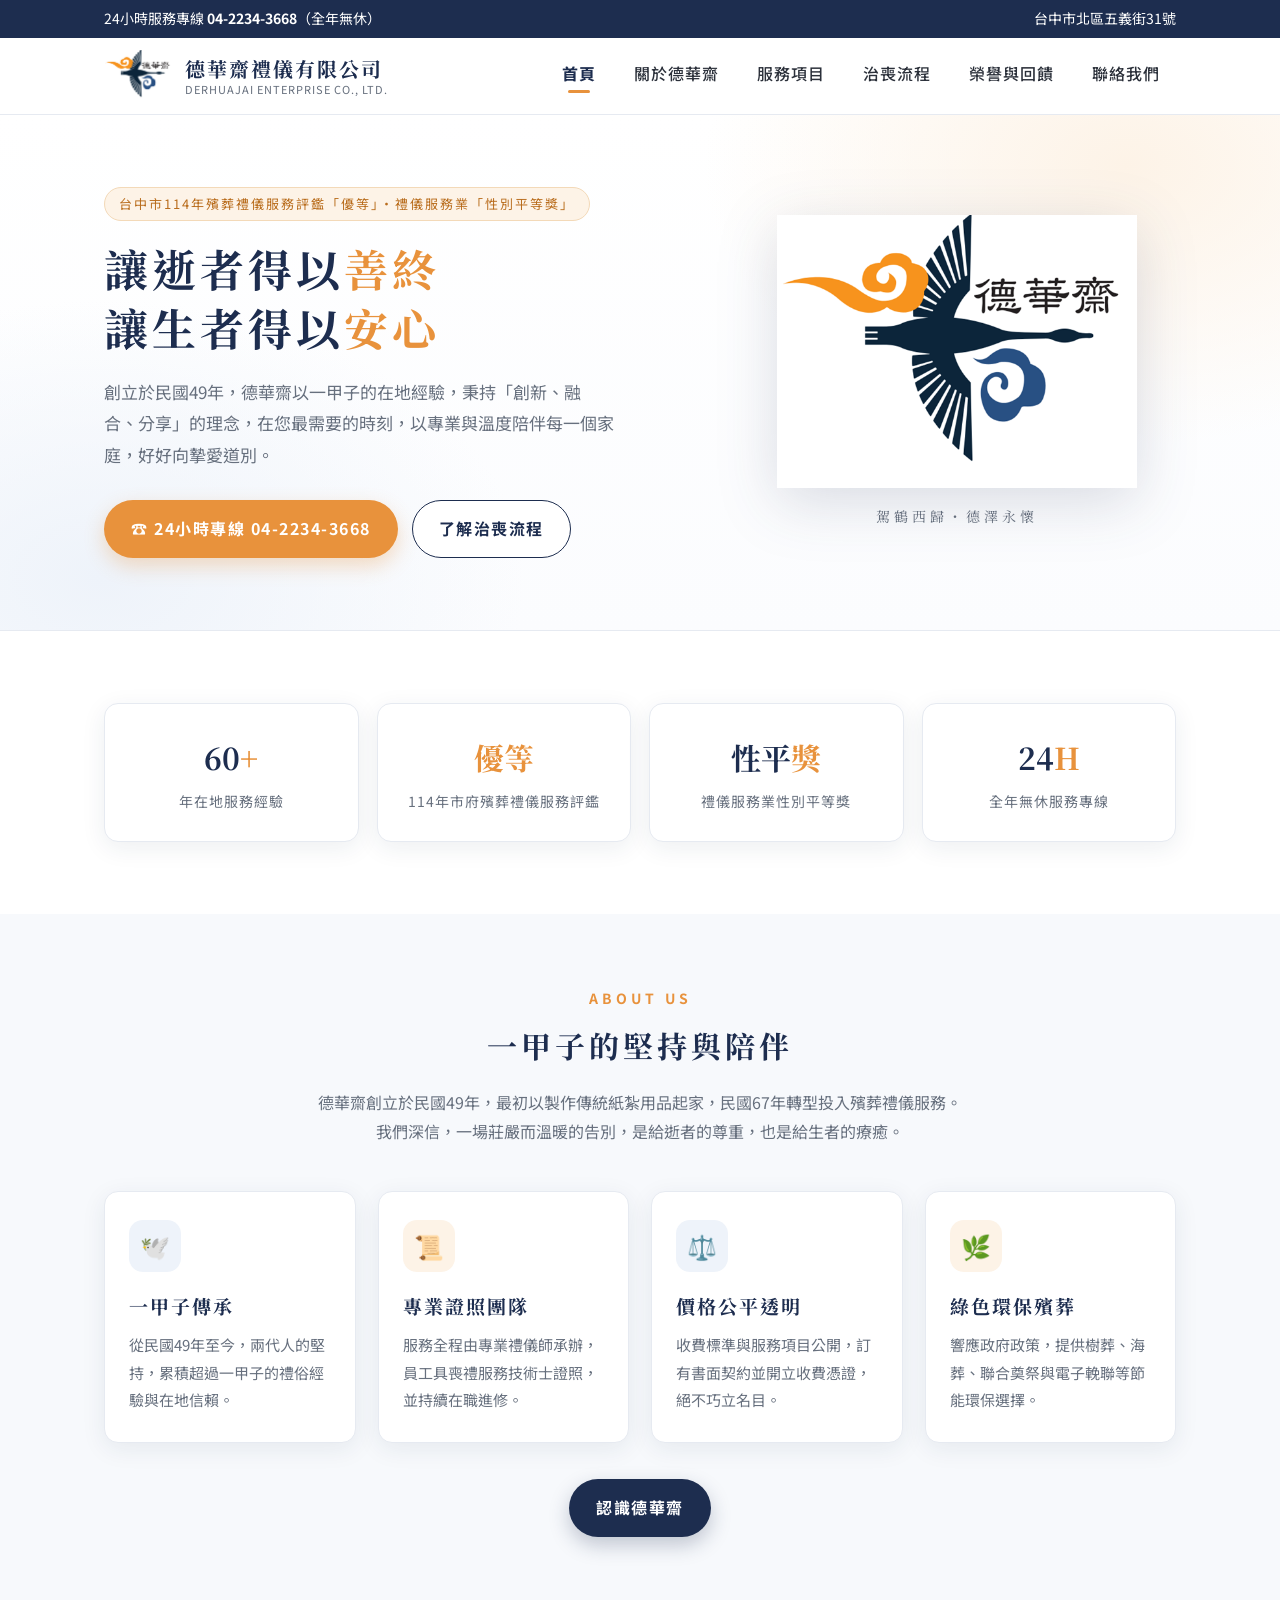
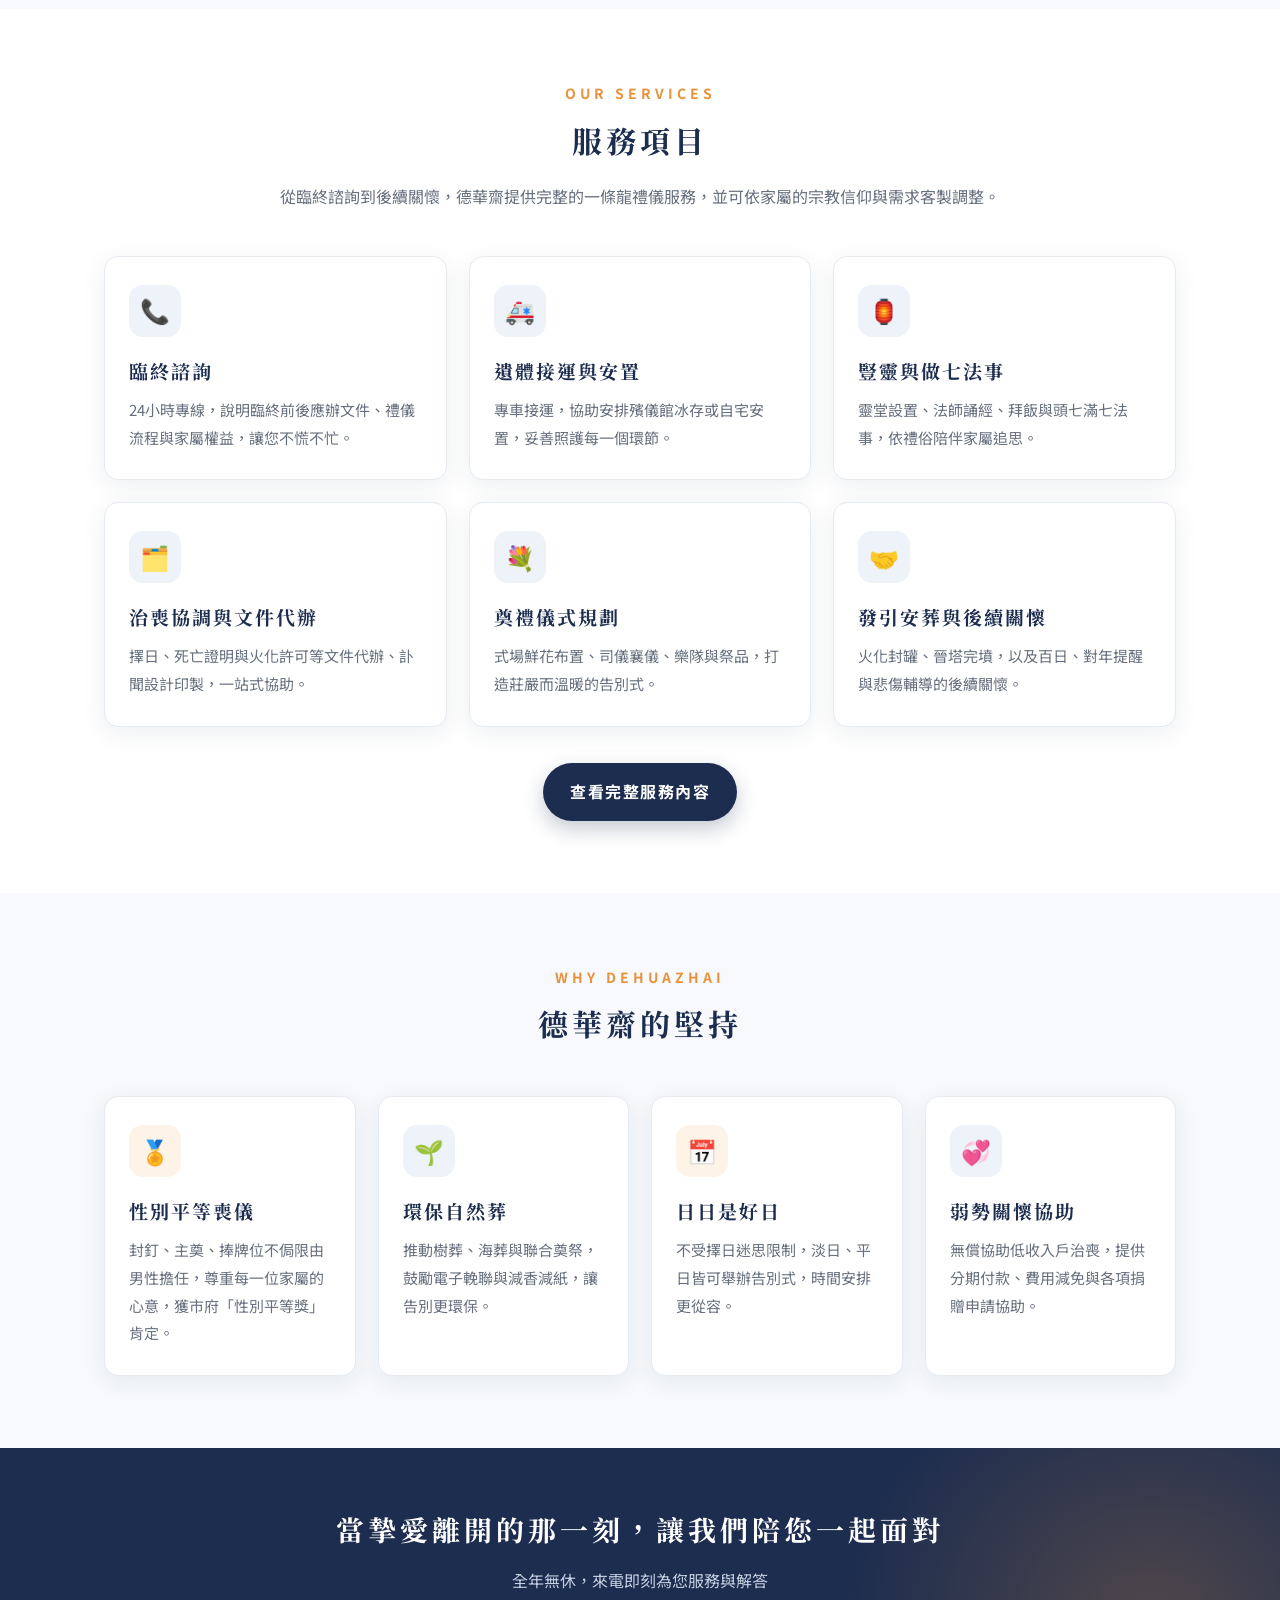
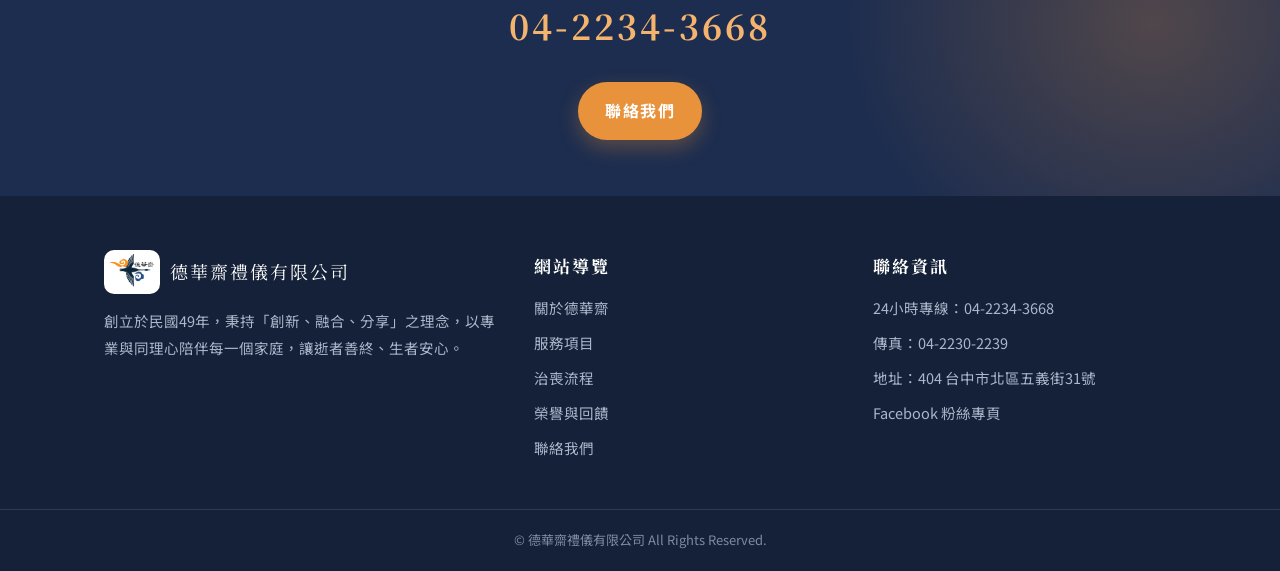
==== index.html @ 5ced700e "德華齋禮儀有限公司形象網站 六頁靜態網站：首頁、關於德華齋、服務項目、治喪流程、榮譽與回饋、聯絡我們  Co-Authored-By: Claude Fable 5 <noreply@anthropi" ====
<!DOCTYPE html>
<html lang="zh-Hant-TW">
<head>
<meta charset="UTF-8">
<meta name="viewport" content="width=device-width, initial-scale=1.0">
<title>德華齋禮儀有限公司｜台中禮儀公司・24小時服務專線 04-2234-3668</title>
<meta name="description" content="德華齋禮儀有限公司創立於民國49年，台中在地禮儀公司。114年殯葬禮儀服務評鑑優等、性別平等獎。24小時服務、價格公平透明、環保自然葬、客製化治喪規劃。">
<link rel="icon" type="image/png" href="assets/logo.png">
<link rel="preconnect" href="https://fonts.googleapis.com">
<link rel="preconnect" href="https://fonts.gstatic.com" crossorigin>
<link href="https://fonts.googleapis.com/css2?family=Noto+Sans+TC:wght@400;500;700&family=Noto+Serif+TC:wght@600;700;900&display=swap" rel="stylesheet">
<link rel="stylesheet" href="assets/style.css">
</head>
<body>

<div class="topbar">
  <div class="container">
    <div>24小時服務專線 <strong><a href="tel:+886422343668">04-2234-3668</a></strong>（全年無休）</div>
    <div>台中市北區五義街31號</div>
  </div>
</div>

<header class="site-header">
  <div class="container">
    <a class="brand" href="index.html">
      <img src="assets/logo.png" alt="德華齋禮儀有限公司標誌">
      <span class="name">德華齋禮儀有限公司<small>DERHUAJAI ENTERPRISE CO., LTD.</small></span>
    </a>
    <button class="nav-toggle" aria-label="開啟選單">☰</button>
    <nav class="main-nav">
      <ul>
        <li><a href="index.html" class="active">首頁</a></li>
        <li><a href="about.html">關於德華齋</a></li>
        <li><a href="services.html">服務項目</a></li>
        <li><a href="process.html">治喪流程</a></li>
        <li><a href="community.html">榮譽與回饋</a></li>
        <li><a href="contact.html">聯絡我們</a></li>
      </ul>
    </nav>
  </div>
</header>

<section class="hero">
  <div class="container">
    <div class="hero-text">
      <span class="eyebrow">台中市114年殯葬禮儀服務評鑑「優等」・禮儀服務業「性別平等獎」</span>
      <h1>讓逝者得以<span class="accent">善終</span><br>讓生者得以<span class="accent">安心</span></h1>
      <p class="sub">創立於民國49年，德華齋以一甲子的在地經驗，秉持「創新、融合、分享」的理念，在您最需要的時刻，以專業與溫度陪伴每一個家庭，好好向摯愛道別。</p>
      <div class="hero-actions">
        <a class="btn btn-orange" href="tel:+886422343668">☎ 24小時專線 04-2234-3668</a>
        <a class="btn btn-outline" href="process.html">了解治喪流程</a>
      </div>
    </div>
    <div class="hero-figure">
      <img src="assets/logo.png" alt="德華齋企業圖騰－駕鶴西歸">
      <div class="motto">駕鶴西歸・德澤永懷</div>
    </div>
  </div>
</section>

<section class="section">
  <div class="container">
    <div class="stats">
      <div class="stat">
        <div class="num">60<span>+</span></div>
        <div class="label">年在地服務經驗</div>
      </div>
      <div class="stat">
        <div class="num"><span>優等</span></div>
        <div class="label">114年市府殯葬禮儀服務評鑑</div>
      </div>
      <div class="stat">
        <div class="num">性平<span>獎</span></div>
        <div class="label">禮儀服務業性別平等獎</div>
      </div>
      <div class="stat">
        <div class="num">24<span>H</span></div>
        <div class="label">全年無休服務專線</div>
      </div>
    </div>
  </div>
</section>

<section class="section soft">
  <div class="container">
    <div class="section-head">
      <div class="kicker">ABOUT US</div>
      <h2>一甲子的堅持與陪伴</h2>
      <p class="lead">德華齋創立於民國49年，最初以製作傳統紙紮用品起家，民國67年轉型投入殯葬禮儀服務。<br>我們深信，一場莊嚴而溫暖的告別，是給逝者的尊重，也是給生者的療癒。</p>
    </div>
    <div class="grid cols-4">
      <div class="card">
        <div class="icon">🕊️</div>
        <h3>一甲子傳承</h3>
        <p>從民國49年至今，兩代人的堅持，累積超過一甲子的禮俗經驗與在地信賴。</p>
      </div>
      <div class="card alt">
        <div class="icon">📜</div>
        <h3>專業證照團隊</h3>
        <p>服務全程由專業禮儀師承辦，員工具喪禮服務技術士證照，並持續在職進修。</p>
      </div>
      <div class="card">
        <div class="icon">⚖️</div>
        <h3>價格公平透明</h3>
        <p>收費標準與服務項目公開，訂有書面契約並開立收費憑證，絕不巧立名目。</p>
      </div>
      <div class="card alt">
        <div class="icon">🌿</div>
        <h3>綠色環保殯葬</h3>
        <p>響應政府政策，提供樹葬、海葬、聯合奠祭與電子輓聯等節能環保選擇。</p>
      </div>
    </div>
    <div style="text-align:center; margin-top:36px;">
      <a class="btn btn-primary" href="about.html">認識德華齋</a>
    </div>
  </div>
</section>

<section class="section">
  <div class="container">
    <div class="section-head">
      <div class="kicker">OUR SERVICES</div>
      <h2>服務項目</h2>
      <p class="lead">從臨終諮詢到後續關懷，德華齋提供完整的一條龍禮儀服務，並可依家屬的宗教信仰與需求客製調整。</p>
    </div>
    <div class="grid cols-3">
      <div class="card">
        <div class="icon">📞</div>
        <h3>臨終諮詢</h3>
        <p>24小時專線，說明臨終前後應辦文件、禮儀流程與家屬權益，讓您不慌不忙。</p>
      </div>
      <div class="card">
        <div class="icon">🚑</div>
        <h3>遺體接運與安置</h3>
        <p>專車接運，協助安排殯儀館冰存或自宅安置，妥善照護每一個環節。</p>
      </div>
      <div class="card">
        <div class="icon">🏮</div>
        <h3>豎靈與做七法事</h3>
        <p>靈堂設置、法師誦經、拜飯與頭七滿七法事，依禮俗陪伴家屬追思。</p>
      </div>
      <div class="card">
        <div class="icon">🗂️</div>
        <h3>治喪協調與文件代辦</h3>
        <p>擇日、死亡證明與火化許可等文件代辦、訃聞設計印製，一站式協助。</p>
      </div>
      <div class="card">
        <div class="icon">💐</div>
        <h3>奠禮儀式規劃</h3>
        <p>式場鮮花布置、司儀襄儀、樂隊與祭品，打造莊嚴而溫暖的告別式。</p>
      </div>
      <div class="card">
        <div class="icon">🤝</div>
        <h3>發引安葬與後續關懷</h3>
        <p>火化封罐、晉塔完墳，以及百日、對年提醒與悲傷輔導的後續關懷。</p>
      </div>
    </div>
    <div style="text-align:center; margin-top:36px;">
      <a class="btn btn-primary" href="services.html">查看完整服務內容</a>
    </div>
  </div>
</section>

<section class="section soft">
  <div class="container">
    <div class="section-head">
      <div class="kicker">WHY DEHUAZHAI</div>
      <h2>德華齋的堅持</h2>
    </div>
    <div class="grid cols-4">
      <div class="card alt">
        <div class="icon">🏅</div>
        <h3>性別平等喪儀</h3>
        <p>封釘、主奠、捧牌位不侷限由男性擔任，尊重每一位家屬的心意，獲市府「性別平等獎」肯定。</p>
      </div>
      <div class="card">
        <div class="icon">🌱</div>
        <h3>環保自然葬</h3>
        <p>推動樹葬、海葬與聯合奠祭，鼓勵電子輓聯與減香減紙，讓告別更環保。</p>
      </div>
      <div class="card alt">
        <div class="icon">📅</div>
        <h3>日日是好日</h3>
        <p>不受擇日迷思限制，淡日、平日皆可舉辦告別式，時間安排更從容。</p>
      </div>
      <div class="card">
        <div class="icon">💞</div>
        <h3>弱勢關懷協助</h3>
        <p>無償協助低收入戶治喪，提供分期付款、費用減免與各項捐贈申請協助。</p>
      </div>
    </div>
  </div>
</section>

<section class="cta-band">
  <div class="container">
    <h2>當摯愛離開的那一刻，讓我們陪您一起面對</h2>
    <p>全年無休，來電即刻為您服務與解答</p>
    <div class="phone">04-2234-3668</div>
    <a class="btn btn-orange" href="contact.html">聯絡我們</a>
  </div>
</section>

<footer class="site-footer">
  <div class="container footer-grid">
    <div>
      <div class="f-brand">
        <img src="assets/logo.png" alt="德華齋標誌">
        <span class="n">德華齋禮儀有限公司</span>
      </div>
      <p>創立於民國49年，秉持「創新、融合、分享」之理念，以專業與同理心陪伴每一個家庭，讓逝者善終、生者安心。</p>
    </div>
    <div>
      <h4>網站導覽</h4>
      <ul>
        <li><a href="about.html">關於德華齋</a></li>
        <li><a href="services.html">服務項目</a></li>
        <li><a href="process.html">治喪流程</a></li>
        <li><a href="community.html">榮譽與回饋</a></li>
        <li><a href="contact.html">聯絡我們</a></li>
      </ul>
    </div>
    <div>
      <h4>聯絡資訊</h4>
      <ul>
        <li>24小時專線：<a href="tel:+886422343668">04-2234-3668</a></li>
        <li>傳真：04-2230-2239</li>
        <li>地址：404 台中市北區五義街31號</li>
        <li><a href="https://www.facebook.com/profile.php?id=100064996564223" target="_blank" rel="noopener">Facebook 粉絲專頁</a></li>
      </ul>
    </div>
  </div>
  <div class="footer-bottom">© 德華齋禮儀有限公司 All Rights Reserved.</div>
</footer>

<script src="assets/main.js"></script>
</body>
</html>
---- assets/style.css ----
/* ==========================================================
   德華齋禮儀有限公司 — 網站樣式
   白底為主，取 logo 深藍 / 祥雲橘 / 祥雲藍 為輔色
   ========================================================== */

:root {
  --navy: #1d2d4f;
  --navy-deep: #142138;
  --blue: #3e66a8;
  --blue-soft: #eef3fa;
  --orange: #e8923c;
  --orange-soft: #fdf3e7;
  --ink: #2b303a;
  --muted: #67707e;
  --line: #e6eaf1;
  --bg: #ffffff;
  --bg-soft: #f7f9fc;
  --radius: 14px;
  --shadow: 0 6px 24px rgba(29, 45, 79, 0.08);
  --font-serif: "Noto Serif TC", "PMingLiU", serif;
  --font-sans: "Noto Sans TC", "Microsoft JhengHei", sans-serif;
}

* { margin: 0; padding: 0; box-sizing: border-box; }

html { scroll-behavior: smooth; }

body {
  font-family: var(--font-sans);
  color: var(--ink);
  background: var(--bg);
  line-height: 1.85;
  font-size: 16px;
}

img { max-width: 100%; display: block; }

a { color: var(--blue); text-decoration: none; }
a:hover { opacity: 0.85; }

.container {
  max-width: 1120px;
  margin: 0 auto;
  padding: 0 24px;
}

/* ---------- 頂部資訊列 ---------- */
.topbar {
  background: var(--navy);
  color: #fff;
  font-size: 14px;
}
.topbar .container {
  display: flex;
  justify-content: space-between;
  align-items: center;
  min-height: 38px;
  gap: 12px;
  flex-wrap: wrap;
}
.topbar a { color: #fff; }
.topbar .hotline strong { color: #f5b46e; letter-spacing: 0.5px; }

/* ---------- 導覽列 ---------- */
.site-header {
  position: sticky;
  top: 0;
  z-index: 100;
  background: rgba(255, 255, 255, 0.96);
  backdrop-filter: blur(8px);
  border-bottom: 1px solid var(--line);
}
.site-header .container {
  display: flex;
  align-items: center;
  justify-content: space-between;
  min-height: 76px;
  gap: 16px;
}
.brand {
  display: flex;
  align-items: center;
  gap: 12px;
  color: var(--navy);
}
.brand img { height: 52px; width: auto; }
.brand .name {
  font-family: var(--font-serif);
  font-weight: 700;
  font-size: 20px;
  letter-spacing: 2px;
  line-height: 1.3;
}
.brand .name small {
  display: block;
  font-family: var(--font-sans);
  font-size: 11px;
  font-weight: 400;
  color: var(--muted);
  letter-spacing: 1px;
}
.main-nav ul {
  display: flex;
  list-style: none;
  gap: 6px;
}
.main-nav a {
  display: block;
  padding: 10px 16px;
  color: var(--ink);
  font-weight: 500;
  border-radius: 8px;
  letter-spacing: 1px;
}
.main-nav a:hover { background: var(--blue-soft); color: var(--navy); opacity: 1; }
.main-nav a.active { color: var(--navy); font-weight: 700; }
.main-nav a.active::after {
  content: "";
  display: block;
  margin: 2px auto 0;
  width: 22px;
  height: 3px;
  border-radius: 2px;
  background: var(--orange);
}
.nav-toggle {
  display: none;
  background: none;
  border: 1px solid var(--line);
  border-radius: 8px;
  padding: 8px 12px;
  font-size: 20px;
  color: var(--navy);
  cursor: pointer;
}

/* ---------- 頁首橫幅（內頁） ---------- */
.page-hero {
  background:
    radial-gradient(ellipse 60% 120% at 85% 0%, var(--orange-soft) 0%, transparent 55%),
    radial-gradient(ellipse 50% 100% at 10% 100%, var(--blue-soft) 0%, transparent 60%),
    var(--bg-soft);
  border-bottom: 1px solid var(--line);
  padding: 64px 0 56px;
  text-align: center;
}
.page-hero h1 {
  font-family: var(--font-serif);
  font-size: 34px;
  color: var(--navy);
  letter-spacing: 6px;
}
.page-hero p {
  margin-top: 10px;
  color: var(--muted);
  letter-spacing: 1px;
}

/* ---------- 首頁主視覺 ---------- */
.hero {
  position: relative;
  overflow: hidden;
  background:
    radial-gradient(ellipse 55% 90% at 88% 10%, var(--orange-soft) 0%, transparent 60%),
    radial-gradient(ellipse 55% 90% at 8% 90%, var(--blue-soft) 0%, transparent 60%),
    linear-gradient(180deg, #ffffff 0%, #fbfcfe 100%);
  border-bottom: 1px solid var(--line);
}
.hero .container {
  display: grid;
  grid-template-columns: 1.15fr 0.85fr;
  align-items: center;
  gap: 40px;
  padding-top: 72px;
  padding-bottom: 72px;
}
.hero-text .eyebrow {
  display: inline-block;
  background: var(--orange-soft);
  color: #b96d1d;
  border: 1px solid #f3d9b8;
  padding: 4px 14px;
  border-radius: 999px;
  font-size: 13px;
  letter-spacing: 2px;
  margin-bottom: 18px;
}
.hero-text h1 {
  font-family: var(--font-serif);
  font-size: 44px;
  line-height: 1.35;
  color: var(--navy);
  letter-spacing: 4px;
}
.hero-text h1 .accent { color: var(--orange); }
.hero-text .sub {
  margin-top: 18px;
  font-size: 17px;
  color: var(--muted);
  max-width: 30em;
}
.hero-actions { margin-top: 30px; display: flex; gap: 14px; flex-wrap: wrap; }
.hero-figure { text-align: center; }
.hero-figure img {
  max-width: 360px;
  margin: 0 auto;
  filter: drop-shadow(0 14px 30px rgba(29, 45, 79, 0.16));
}
.hero-figure .motto {
  margin-top: 16px;
  font-family: var(--font-serif);
  color: var(--muted);
  letter-spacing: 4px;
  font-size: 14px;
}

/* ---------- 按鈕 ---------- */
.btn {
  display: inline-flex;
  align-items: center;
  gap: 8px;
  padding: 13px 26px;
  border-radius: 999px;
  font-weight: 700;
  letter-spacing: 1.5px;
  border: 1.5px solid transparent;
  transition: transform 0.15s ease, box-shadow 0.15s ease;
}
.btn:hover { transform: translateY(-2px); opacity: 1; }
.btn-primary {
  background: var(--navy);
  color: #fff;
  box-shadow: 0 8px 20px rgba(29, 45, 79, 0.25);
}
.btn-primary:hover { background: var(--navy-deep); color: #fff; }
.btn-outline {
  border-color: var(--navy);
  color: var(--navy);
  background: #fff;
}
.btn-orange {
  background: var(--orange);
  color: #fff;
  box-shadow: 0 8px 20px rgba(232, 146, 60, 0.3);
}
.btn-orange:hover { color: #fff; }

/* ---------- 區塊通用 ---------- */
.section { padding: 72px 0; }
.section.soft { background: var(--bg-soft); }
.section-head { text-align: center; margin-bottom: 44px; }
.section-head .kicker {
  color: var(--orange);
  font-size: 14px;
  letter-spacing: 4px;
  font-weight: 700;
}
.section-head h2 {
  font-family: var(--font-serif);
  font-size: 30px;
  color: var(--navy);
  letter-spacing: 4px;
  margin-top: 6px;
}
.section-head p.lead {
  max-width: 46em;
  margin: 14px auto 0;
  color: var(--muted);
}

/* ---------- 卡片 ---------- */
.grid { display: grid; gap: 22px; }
.grid.cols-3 { grid-template-columns: repeat(3, 1fr); }
.grid.cols-4 { grid-template-columns: repeat(4, 1fr); }
.grid.cols-2 { grid-template-columns: repeat(2, 1fr); }

.card {
  background: #fff;
  border: 1px solid var(--line);
  border-radius: var(--radius);
  padding: 28px 24px;
  box-shadow: var(--shadow);
}
.card .icon {
  width: 52px;
  height: 52px;
  border-radius: 14px;
  display: flex;
  align-items: center;
  justify-content: center;
  font-size: 24px;
  background: var(--blue-soft);
  margin-bottom: 16px;
}
.card.alt .icon { background: var(--orange-soft); }
.card h3 {
  font-family: var(--font-serif);
  font-size: 19px;
  color: var(--navy);
  letter-spacing: 2px;
  margin-bottom: 8px;
}
.card p { color: var(--muted); font-size: 15px; }
.card ul { margin: 10px 0 0 2px; list-style: none; }
.card ul li {
  position: relative;
  padding-left: 18px;
  color: var(--muted);
  font-size: 15px;
  margin-bottom: 4px;
}
.card ul li::before {
  content: "";
  position: absolute;
  left: 0;
  top: 0.75em;
  width: 7px;
  height: 7px;
  border-radius: 50%;
  background: var(--orange);
}

/* ---------- 數字帶 ---------- */
.stats {
  display: grid;
  grid-template-columns: repeat(4, 1fr);
  gap: 18px;
  text-align: center;
}
.stats .stat {
  padding: 26px 10px;
  border-radius: var(--radius);
  background: #fff;
  border: 1px solid var(--line);
  box-shadow: var(--shadow);
}
.stats .num {
  font-family: var(--font-serif);
  font-size: 30px;
  font-weight: 700;
  color: var(--navy);
}
.stats .num span { color: var(--orange); }
.stats .label { color: var(--muted); font-size: 14px; letter-spacing: 1px; margin-top: 4px; }

/* ---------- 時間軸（沿革） ---------- */
.timeline { position: relative; margin: 0 auto; max-width: 760px; }
.timeline::before {
  content: "";
  position: absolute;
  left: 19px;
  top: 6px;
  bottom: 6px;
  width: 2px;
  background: linear-gradient(var(--blue), var(--orange));
  border-radius: 2px;
}
.timeline .t-item {
  position: relative;
  padding: 0 0 34px 62px;
}
.timeline .t-item:last-child { padding-bottom: 0; }
.timeline .t-dot {
  position: absolute;
  left: 8px;
  top: 4px;
  width: 24px;
  height: 24px;
  border-radius: 50%;
  background: #fff;
  border: 5px solid var(--blue);
}
.timeline .t-item:nth-child(2) .t-dot { border-color: #5c82b8; }
.timeline .t-item:nth-child(3) .t-dot { border-color: var(--orange); }
.timeline .t-item:nth-child(4) .t-dot { border-color: #d97f22; }
.timeline .t-year {
  font-family: var(--font-serif);
  font-weight: 700;
  color: var(--navy);
  font-size: 19px;
  letter-spacing: 1px;
}
.timeline .t-body { color: var(--muted); margin-top: 4px; }

/* ---------- 表格 ---------- */
.table-wrap { overflow-x: auto; }
table.nice {
  width: 100%;
  border-collapse: collapse;
  background: #fff;
  border-radius: var(--radius);
  overflow: hidden;
  box-shadow: var(--shadow);
}
table.nice th, table.nice td {
  padding: 14px 18px;
  text-align: left;
  border-bottom: 1px solid var(--line);
  font-size: 15px;
}
table.nice th {
  background: var(--navy);
  color: #fff;
  letter-spacing: 2px;
  font-weight: 500;
}
table.nice tr:last-child td { border-bottom: none; }
table.nice td:first-child { font-weight: 700; color: var(--navy); white-space: nowrap; }

/* ---------- 服務流程（詳細清單頁） ---------- */
.service-stage {
  display: grid;
  grid-template-columns: 190px 1fr;
  gap: 26px;
  padding: 30px 0;
  border-bottom: 1px dashed var(--line);
}
.service-stage:last-child { border-bottom: none; }
.service-stage .stage-label { text-align: left; }
.service-stage .stage-no {
  font-family: var(--font-serif);
  font-size: 14px;
  color: var(--orange);
  letter-spacing: 3px;
  font-weight: 700;
}
.service-stage h3 {
  font-family: var(--font-serif);
  color: var(--navy);
  font-size: 22px;
  letter-spacing: 3px;
  margin-top: 2px;
}
.service-stage .stage-body p { color: var(--muted); margin-bottom: 8px; }
.service-stage .tags { display: flex; flex-wrap: wrap; gap: 8px; margin-top: 6px; }
.tag {
  background: var(--blue-soft);
  color: var(--navy);
  border: 1px solid #dbe6f5;
  border-radius: 999px;
  padding: 4px 14px;
  font-size: 13.5px;
  letter-spacing: 0.5px;
}
.tag.warm { background: var(--orange-soft); border-color: #f3d9b8; color: #a2601a; }

/* ---------- 流程圖 ---------- */
.flow-note {
  max-width: 46em;
  margin: 0 auto 36px;
  color: var(--muted);
  text-align: center;
}

/* 直式主流程 */
.flow-steps {
  max-width: 640px;
  margin: 0 auto;
  display: flex;
  flex-direction: column;
  align-items: stretch;
}
.flow-step {
  display: grid;
  grid-template-columns: 56px 1fr;
  gap: 18px;
  align-items: center;
  background: #fff;
  border: 1px solid var(--line);
  border-radius: var(--radius);
  box-shadow: var(--shadow);
  padding: 18px 22px;
}
.flow-step .no {
  width: 44px;
  height: 44px;
  border-radius: 50%;
  background: var(--navy);
  color: #fff;
  font-family: var(--font-serif);
  font-weight: 700;
  font-size: 18px;
  display: flex;
  align-items: center;
  justify-content: center;
}
.flow-step.warm .no { background: var(--orange); }
.flow-step h4 {
  font-family: var(--font-serif);
  font-size: 18px;
  color: var(--navy);
  letter-spacing: 2px;
}
.flow-step p { color: var(--muted); font-size: 14.5px; margin-top: 2px; }
.flow-arrow {
  align-self: center;
  color: var(--blue);
  font-size: 22px;
  line-height: 1;
  padding: 8px 0;
}

/* 分支流程圖 */
.branch-flow { max-width: 900px; margin: 0 auto; }
.flow-box {
  background: #fff;
  border: 1.5px solid var(--navy);
  border-radius: 12px;
  padding: 12px 18px;
  text-align: center;
  font-weight: 700;
  color: var(--navy);
  letter-spacing: 1px;
  box-shadow: var(--shadow);
}
.flow-box.start {
  background: var(--navy);
  color: #fff;
  font-family: var(--font-serif);
  font-size: 18px;
  letter-spacing: 3px;
}
.flow-box.end {
  background: var(--orange);
  border-color: var(--orange);
  color: #fff;
  font-family: var(--font-serif);
  font-size: 17px;
  letter-spacing: 2px;
}
.flow-box small {
  display: block;
  font-weight: 400;
  color: var(--muted);
  font-size: 13px;
  letter-spacing: 0;
}
.flow-box.start small, .flow-box.end small { color: rgba(255,255,255,0.85); }
.branch-cols {
  display: grid;
  grid-template-columns: 1fr 1fr;
  gap: 26px;
  margin: 0 auto;
}
.branch-col {
  border: 1.5px dashed #c9d5e8;
  border-radius: var(--radius);
  padding: 20px 18px;
  background: var(--bg-soft);
  display: flex;
  flex-direction: column;
}
.branch-col.warm { border-color: #edd3b0; }
.branch-col .branch-title {
  text-align: center;
  font-family: var(--font-serif);
  font-weight: 700;
  letter-spacing: 2px;
  color: var(--blue);
  margin-bottom: 14px;
}
.branch-col.warm .branch-title { color: #c0761f; }
.branch-col .flow-box { border-width: 1px; border-color: #b8c8e0; font-weight: 500; }
.branch-col.warm .flow-box { border-color: #e3c79d; }
.v-arrow {
  text-align: center;
  color: var(--blue);
  font-size: 20px;
  line-height: 1.2;
  padding: 6px 0;
}
.badge-note {
  display: inline-block;
  background: #fff;
  border: 1px solid var(--line);
  color: var(--muted);
  font-size: 12.5px;
  border-radius: 999px;
  padding: 2px 12px;
  margin: 4px auto;
}

/* ---------- 感謝狀相簿 ---------- */
.cert-grid { display: grid; grid-template-columns: repeat(2, 1fr); gap: 26px; }
.cert-card {
  background: #fff;
  border: 1px solid var(--line);
  border-radius: var(--radius);
  overflow: hidden;
  box-shadow: var(--shadow);
}
.cert-card figure img {
  width: 100%;
  height: 320px;
  object-fit: cover;
  background: var(--bg-soft);
}
.cert-card figcaption { padding: 18px 22px; }
.cert-card .cert-title {
  font-family: var(--font-serif);
  font-weight: 700;
  color: var(--navy);
  font-size: 17px;
  letter-spacing: 1px;
}
.cert-card .cert-meta { color: var(--muted); font-size: 14px; margin-top: 4px; }

/* ---------- 聯絡頁 ---------- */
.contact-grid {
  display: grid;
  grid-template-columns: 0.9fr 1.1fr;
  gap: 30px;
  align-items: stretch;
}
.contact-card {
  background: #fff;
  border: 1px solid var(--line);
  border-radius: var(--radius);
  padding: 34px 30px;
  box-shadow: var(--shadow);
}
.contact-card h3 {
  font-family: var(--font-serif);
  color: var(--navy);
  font-size: 21px;
  letter-spacing: 2px;
  margin-bottom: 18px;
}
.contact-list { list-style: none; }
.contact-list li {
  display: flex;
  gap: 14px;
  padding: 13px 0;
  border-bottom: 1px dashed var(--line);
  align-items: flex-start;
}
.contact-list li:last-child { border-bottom: none; }
.contact-list .ico {
  flex: 0 0 40px;
  height: 40px;
  border-radius: 10px;
  background: var(--blue-soft);
  display: flex;
  align-items: center;
  justify-content: center;
  font-size: 18px;
}
.contact-list .label { font-size: 13px; color: var(--muted); letter-spacing: 1px; }
.contact-list .value { font-weight: 700; color: var(--ink); font-size: 16.5px; }
.contact-list .value a { color: var(--navy); }
.map-frame {
  border: 1px solid var(--line);
  border-radius: var(--radius);
  overflow: hidden;
  box-shadow: var(--shadow);
  min-height: 420px;
}
.map-frame iframe { width: 100%; height: 100%; min-height: 420px; border: 0; }

/* ---------- CTA 帶 ---------- */
.cta-band {
  background:
    radial-gradient(ellipse 40% 130% at 90% 50%, rgba(232,146,60,0.25) 0%, transparent 60%),
    var(--navy);
  color: #fff;
  padding: 56px 0;
  text-align: center;
}
.cta-band h2 {
  font-family: var(--font-serif);
  font-size: 28px;
  letter-spacing: 4px;
}
.cta-band p { color: #c6d0e2; margin-top: 10px; }
.cta-band .btn { margin-top: 24px; }
.cta-band .phone {
  font-family: var(--font-serif);
  font-size: 34px;
  letter-spacing: 3px;
  color: #f5b46e;
  font-weight: 700;
}

/* ---------- 頁尾 ---------- */
.site-footer {
  background: var(--navy-deep);
  color: #aab6ca;
  padding: 54px 0 0;
  font-size: 14.5px;
}
.footer-grid {
  display: grid;
  grid-template-columns: 1.3fr 1fr 1fr;
  gap: 36px;
  padding-bottom: 40px;
}
.site-footer h4 {
  color: #fff;
  font-family: var(--font-serif);
  letter-spacing: 2px;
  font-size: 17px;
  margin-bottom: 14px;
}
.site-footer .f-brand {
  display: flex;
  align-items: center;
  gap: 10px;
  margin-bottom: 14px;
}
.site-footer .f-brand img {
  height: 44px;
  background: #fff;
  border-radius: 10px;
  padding: 4px;
}
.site-footer .f-brand .n {
  color: #fff;
  font-family: var(--font-serif);
  font-size: 18px;
  letter-spacing: 2px;
}
.site-footer ul { list-style: none; }
.site-footer ul li { margin-bottom: 8px; }
.site-footer a { color: #aab6ca; }
.site-footer a:hover { color: #fff; }
.footer-bottom {
  border-top: 1px solid rgba(255,255,255,0.12);
  padding: 18px 0;
  text-align: center;
  font-size: 13px;
  color: #7d8aa1;
}

/* ---------- 響應式 ---------- */
@media (max-width: 960px) {
  .hero .container { grid-template-columns: 1fr; text-align: center; padding-top: 52px; padding-bottom: 52px; }
  .hero-text h1 { font-size: 34px; }
  .hero-actions { justify-content: center; }
  .hero-figure img { max-width: 260px; }
  .grid.cols-3, .grid.cols-4 { grid-template-columns: repeat(2, 1fr); }
  .stats { grid-template-columns: repeat(2, 1fr); }
  .footer-grid { grid-template-columns: 1fr 1fr; }
  .contact-grid { grid-template-columns: 1fr; }
  .service-stage { grid-template-columns: 1fr; gap: 8px; padding: 24px 0; }
}

@media (max-width: 680px) {
  .main-nav {
    display: none;
    position: absolute;
    top: 100%;
    left: 0;
    right: 0;
    background: #fff;
    border-bottom: 1px solid var(--line);
    box-shadow: var(--shadow);
  }
  .main-nav.open { display: block; }
  .main-nav ul { flex-direction: column; padding: 10px 16px 16px; }
  .main-nav a { padding: 12px 10px; }
  .main-nav a.active::after { margin: 2px 0 0; }
  .nav-toggle { display: block; }
  .grid.cols-2, .grid.cols-3, .grid.cols-4 { grid-template-columns: 1fr; }
  .cert-grid { grid-template-columns: 1fr; }
  .branch-cols { grid-template-columns: 1fr; }
  .page-hero h1 { font-size: 27px; letter-spacing: 4px; }
  .section { padding: 52px 0; }
  .stats { grid-template-columns: 1fr 1fr; }
  .topbar .container { justify-content: center; }
  .brand .name { font-size: 17px; }
  .brand img { height: 42px; }
}
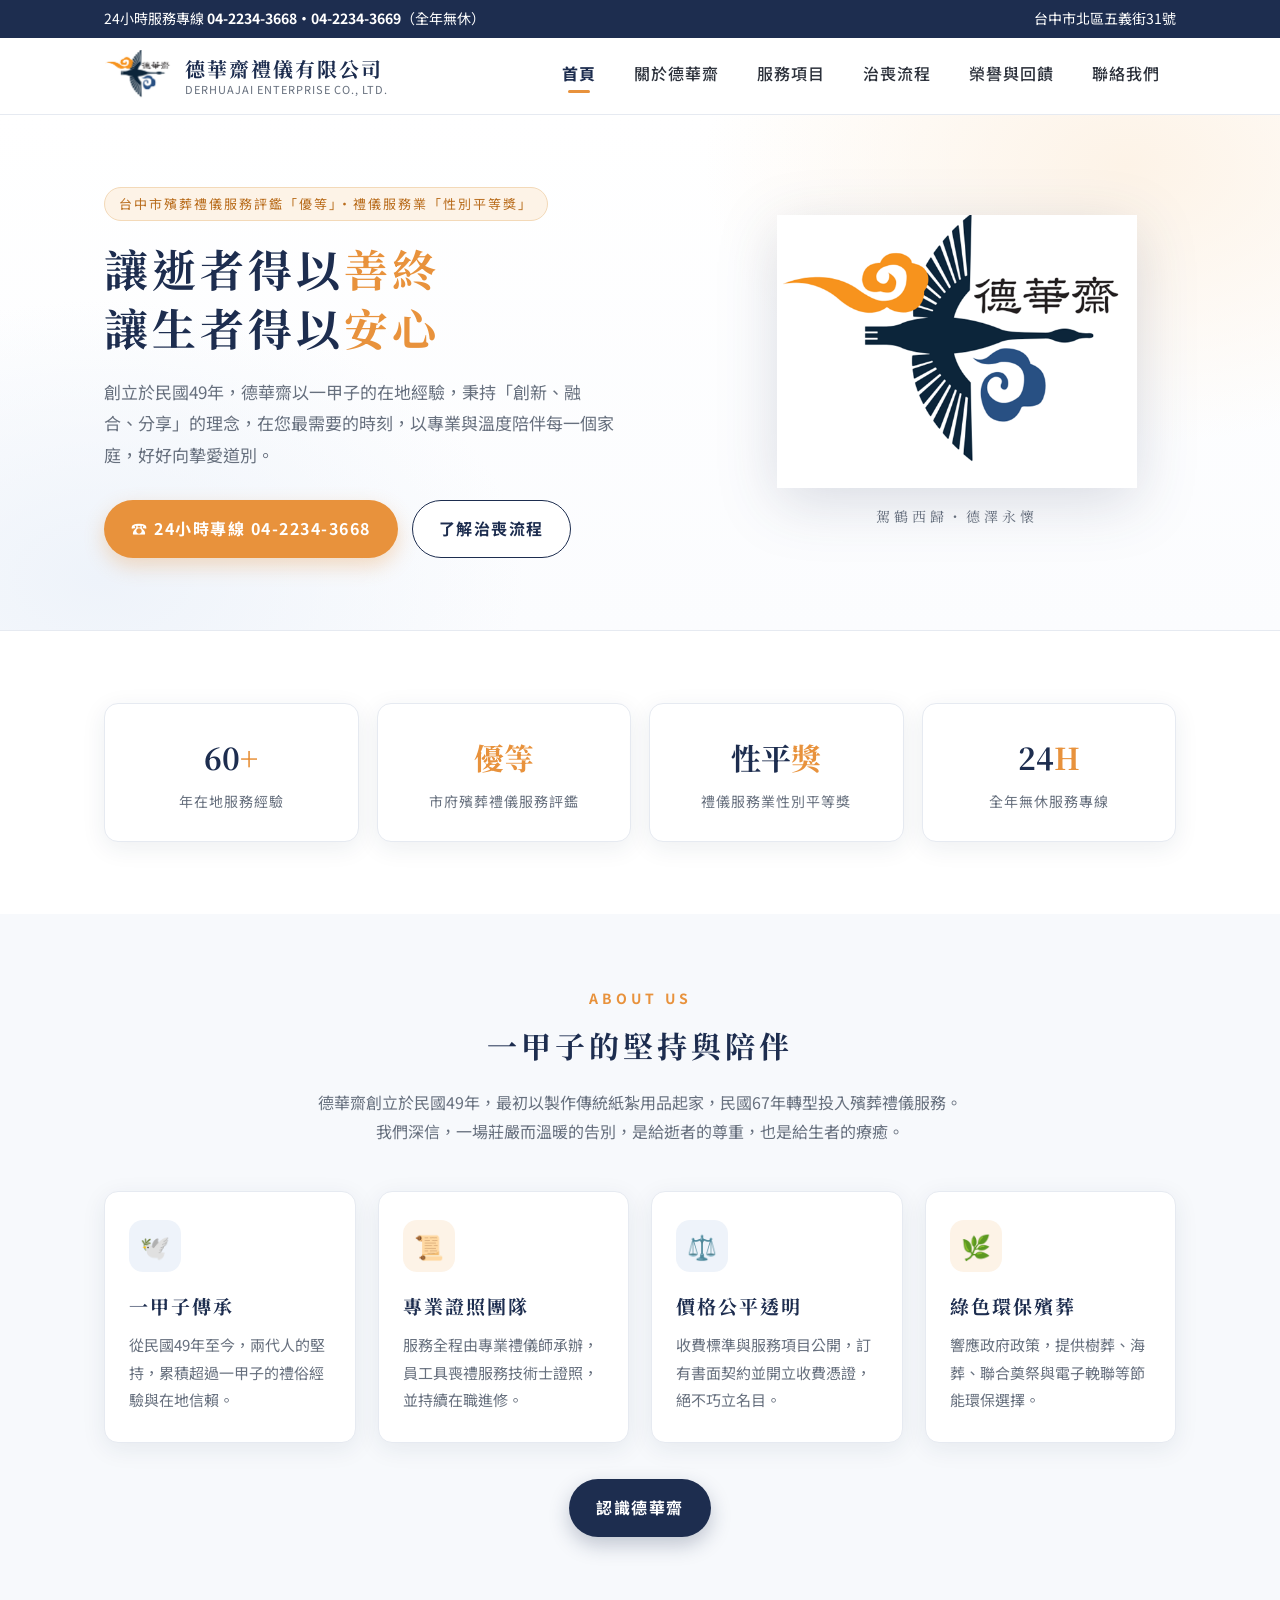
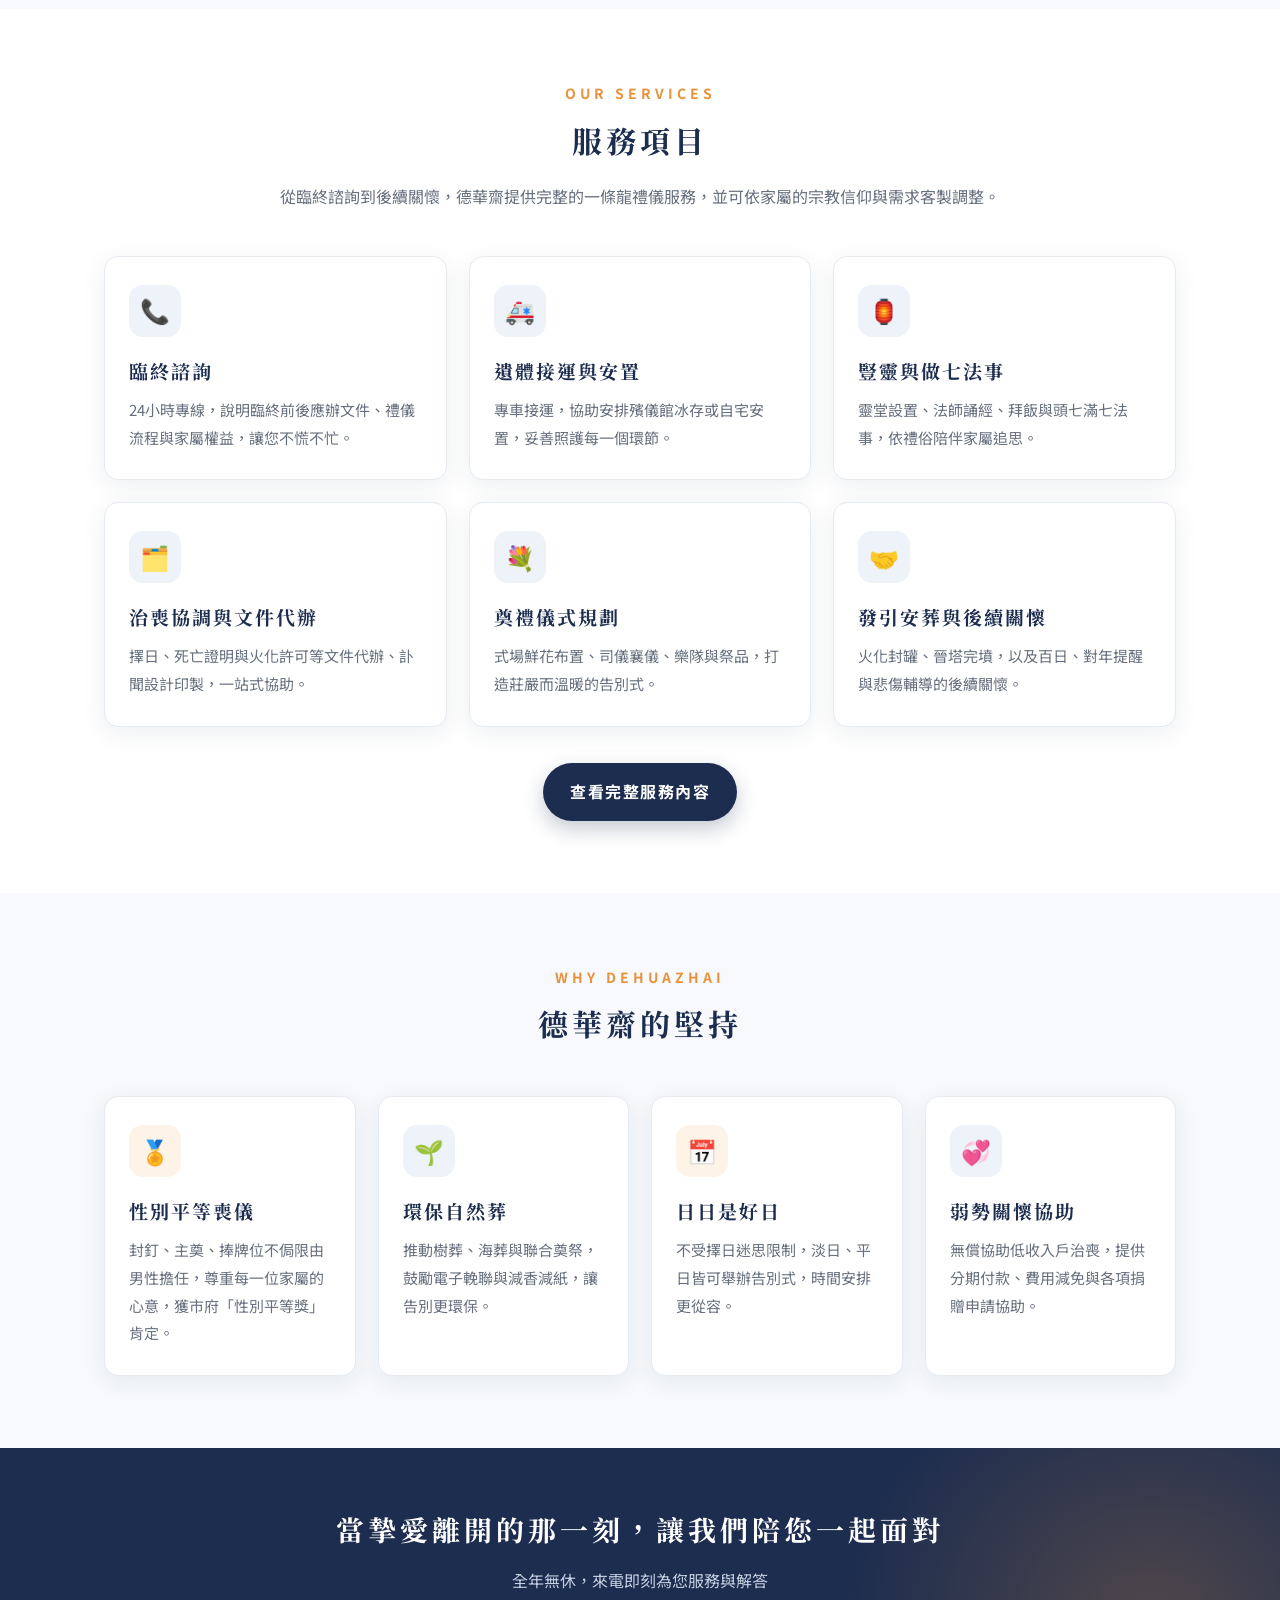
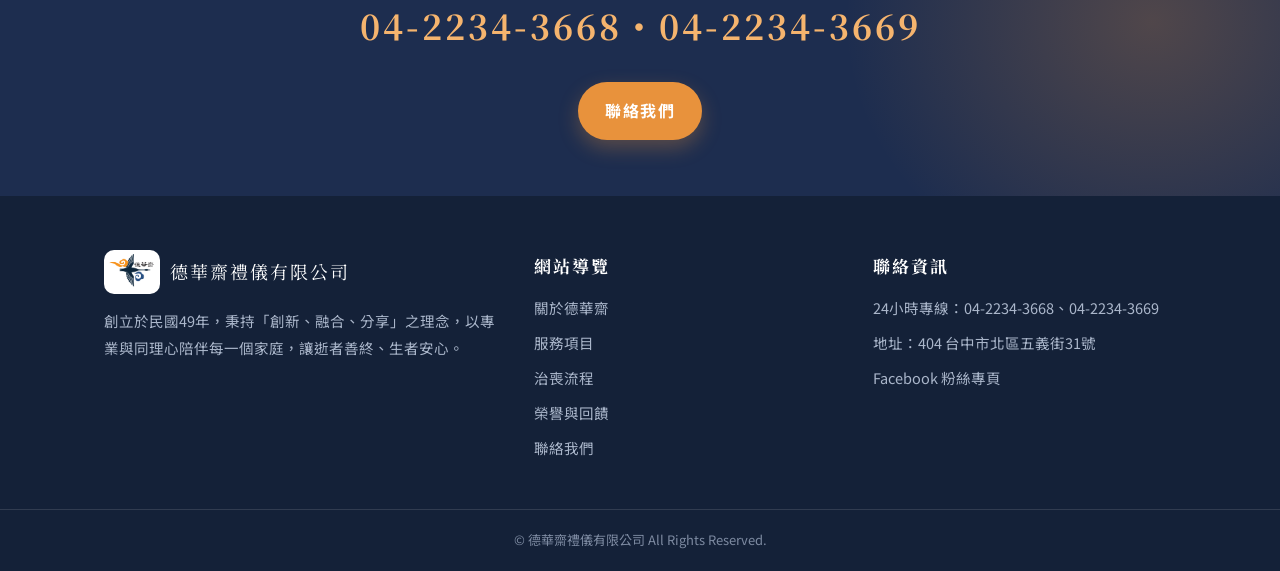
==== commit 7dde5807: "移除評鑑年份字樣、移除傳真、新增第二支24小時專線 04-2234-3669 Co-Authored-By: Claude Fable 5 <noreply@anthropic.com>" ====
--- a/index.html
+++ b/index.html
@@ -4,7 +4,7 @@
 <meta charset="UTF-8">
 <meta name="viewport" content="width=device-width, initial-scale=1.0">
 <title>德華齋禮儀有限公司｜台中禮儀公司・24小時服務專線 04-2234-3668</title>
-<meta name="description" content="德華齋禮儀有限公司創立於民國49年，台中在地禮儀公司。114年殯葬禮儀服務評鑑優等、性別平等獎。24小時服務、價格公平透明、環保自然葬、客製化治喪規劃。">
+<meta name="description" content="德華齋禮儀有限公司創立於民國49年，台中在地禮儀公司。榮獲市府殯葬禮儀服務評鑑優等與性別平等獎。24小時服務、價格公平透明、環保自然葬、客製化治喪規劃。">
 <link rel="icon" type="image/png" href="assets/logo.png">
 <link rel="preconnect" href="https://fonts.googleapis.com">
 <link rel="preconnect" href="https://fonts.gstatic.com" crossorigin>
@@ -15,7 +15,7 @@
 
 <div class="topbar">
   <div class="container">
-    <div>24小時服務專線 <strong><a href="tel:+886422343668">04-2234-3668</a></strong>（全年無休）</div>
+    <div>24小時服務專線 <strong><a href="tel:+886422343668">04-2234-3668</a>・<a href="tel:+886422343669">04-2234-3669</a></strong>（全年無休）</div>
     <div>台中市北區五義街31號</div>
   </div>
 </div>
@@ -43,7 +43,7 @@
 <section class="hero">
   <div class="container">
     <div class="hero-text">
-      <span class="eyebrow">台中市114年殯葬禮儀服務評鑑「優等」・禮儀服務業「性別平等獎」</span>
+      <span class="eyebrow">台中市殯葬禮儀服務評鑑「優等」・禮儀服務業「性別平等獎」</span>
       <h1>讓逝者得以<span class="accent">善終</span><br>讓生者得以<span class="accent">安心</span></h1>
       <p class="sub">創立於民國49年，德華齋以一甲子的在地經驗，秉持「創新、融合、分享」的理念，在您最需要的時刻，以專業與溫度陪伴每一個家庭，好好向摯愛道別。</p>
       <div class="hero-actions">
@@ -67,7 +67,7 @@
       </div>
       <div class="stat">
         <div class="num"><span>優等</span></div>
-        <div class="label">114年市府殯葬禮儀服務評鑑</div>
+        <div class="label">市府殯葬禮儀服務評鑑</div>
       </div>
       <div class="stat">
         <div class="num">性平<span>獎</span></div>
@@ -196,7 +196,7 @@
   <div class="container">
     <h2>當摯愛離開的那一刻，讓我們陪您一起面對</h2>
     <p>全年無休，來電即刻為您服務與解答</p>
-    <div class="phone">04-2234-3668</div>
+    <div class="phone">04-2234-3668・04-2234-3669</div>
     <a class="btn btn-orange" href="contact.html">聯絡我們</a>
   </div>
 </section>
@@ -223,8 +223,7 @@
     <div>
       <h4>聯絡資訊</h4>
       <ul>
-        <li>24小時專線：<a href="tel:+886422343668">04-2234-3668</a></li>
-        <li>傳真：04-2230-2239</li>
+        <li>24小時專線：<a href="tel:+886422343668">04-2234-3668</a>、<a href="tel:+886422343669">04-2234-3669</a></li>
         <li>地址：404 台中市北區五義街31號</li>
         <li><a href="https://www.facebook.com/profile.php?id=100064996564223" target="_blank" rel="noopener">Facebook 粉絲專頁</a></li>
       </ul>
